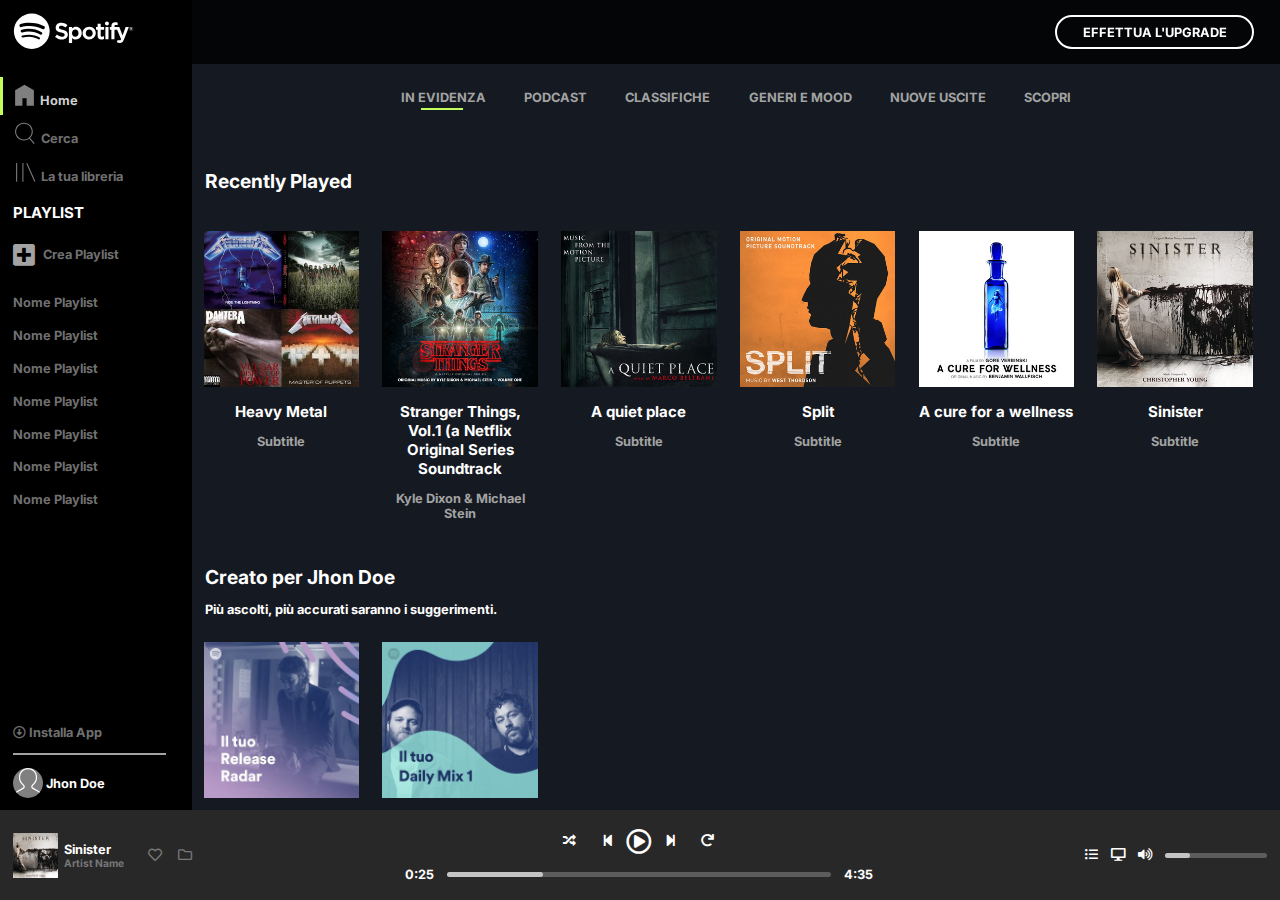
==== bonus/index.html @ ddbf9fa7 "adjust" ====
<!DOCTYPE html>
<html lang="en">
<head>
    <meta charset="UTF-8">
    <meta http-equiv="X-UA-Compatible" content="IE=edge">
    <meta name="viewport" content="width=device-width, initial-scale=1.0">
    <title>Spotify Web</title>
    <link rel="preconnect" href="https://fonts.googleapis.com">
    <link rel="preconnect" href="https://fonts.gstatic.com" crossorigin>
    <link href="https://fonts.googleapis.com/css2?family=Inter:wght@400;700&display=swap" rel="stylesheet">

    <link rel="stylesheet" href="css/style.css">
    <link rel="stylesheet" href="https://cdnjs.cloudflare.com/ajax/libs/font-awesome/5.15.4/css/all.min.css" integrity="sha512-1ycn6IcaQQ40/MKBW2W4Rhis/DbILU74C1vSrLJxCq57o941Ym01SwNsOMqvEBFlcgUa6xLiPY/NS5R+E6ztJQ==" crossorigin="anonymous" referrerpolicy="no-referrer" />
</head>
<body>

<!-- sezione banner -->

    <div class="banner">
        <div class="btn">effettua l'upgrade</div>

    </div>

<!-- sezione centrale / side -->

    <div class="central">
        <div class="side pt-1">
            <div class="container-logo">
                <img class="large logo  pl-1" src="img/logo.svg" alt="">
                <img class=" small" src="img/logo-small.svg" alt="">
            </div> 
            <div class="menu pl-1 home"><a href="#!"><img src="img/home.svg" alt=""><span class="hidden"> Home</a></span></div>
            <div class="menu pl-1 search"><a href="#!"><img src="img/search.svg" alt=""><span class="hidden"> Cerca</a></span></div>
            <div class="menu pl-1 library"> <a href="#!"><img src="img/libreria.svg" alt=""><span class="hidden"> La tua libreria</a></span></div>
            
            <h3 class="hidden pl-1 pt-1 pb-1">Playlist</h3>
            <div class="pl-1 pb-1 add-playlist">
                <span class="hidden"> <a href="#!"><i class="fas fa-plus-square"></i>Crea Playlist</a></span> 
            </div>
            <div class="playlist-sec">
                <div class="playlists pl-1">
                    <div class="playlist"> <a href="#!"> Nome Playlist</a></div>
                    <div class="playlist"> <a href="#!"> Nome Playlist</a></div>
                    <div class="playlist"> <a href="#!"> Nome Playlist</a></div>
                    <div class="playlist"> <a href="#!"> Nome Playlist</a></div>
                    <div class="playlist"> <a href="#!"> Nome Playlist</a></div>
                    <div class="playlist"> <a href="#!"> Nome Playlist</a></div>
                    <div class="playlist"> <a href="#!"> Nome Playlist</a></div>
                </div>
                <div class="user pt-1 pb-1">
                    <div class="pb-1 pr-1 pl-1"><i class="far fa-arrow-alt-circle-down"></i><span class="hidden"><a href="#!"> Installa App</a></span> </div>
                    <div class="profile pt-1">
                        <div class="profile-pic"><img src="img/profile.svg" alt="immagine profilo utente"></div> 
                        <span class="hidden">Jhon Doe</span> 
                    </div>
                </div>
            </div>
        </div>

<!-- sezione centrale / main -->

        <main class="section-main pt-5">
            <div class="nav-main">
                <ul class="nav">
                    <li class="p-relative"><a href="#!"> in evidenza</a></li>
                    <li><a href="#!"> podcast</a></li>
                    <li><a href="#!"> classifiche</a></li>
                    <li><a href="#!"> generi e mood</a></li>
                    <li><a href="#!"> nuove uscite</a></li>
                    <li><a href="#!"> scopri</a></li>
                </ul>

            </div>
            
            <div class="row">
                <h2 class="pl-1 pt-3 pb-1">Recently Played</h2>
                <div class="clearfix">
                    <div class="song">
                        <div class="p-relative">
                            <img class="img-opa" src="img/metal_lifting.jpg" alt="metal">
                            <i class="far fa-play-circle"></i>
                        </div>
                        <h3 class="title pt-1">Heavy Metal</h3>
                        <div class="artist pt-1">Subtitle</div>
                    </div>
                    <div class="song">
                        <div class="p-relative">
                            <img class="img-opa" src="img/stranger.jpeg" alt="stranger things">
                            <i class="far fa-play-circle"></i>
                        </div>
                        <h3 class="title pt-1">Stranger Things, Vol.1 (a Netflix Original Series Soundtrack</h3>
                        <div class="artist pt-1">Kyle Dixon  & Michael Stein</div>
                    </div>
                    <div class="song">
                        <div class="p-relative">
                            <img class="img-opa" src="img/aquietplace.jpeg" alt="a quiet place">
                            <i class="far fa-play-circle"></i>
                        </div>
                        <h3 class="title pt-1"> A quiet place</h3>
                        <div class="artist pt-1">Subtitle</div>
                    </div>
                    <div class="song">
                        <div class="p-relative">
                            <img class="img-opa" src="img/split.jpeg" alt="split">
                            <i class="far fa-play-circle"></i>
                        </div>
                        <h3 class="title pt-1">Split</h3>
                        <div class="artist pt-1">Subtitle</div>
                    </div>
                    <div class="song">
                        <div class="p-relative">
                            <img class="img-opa" src="img/cure.jpeg" alt="a cure for a wellness">
                            <i class="far fa-play-circle"></i>
                        </div>
                        <h3 class="title pt-1">A cure for a wellness</h3>
                        <div class="artist pt-1">Subtitle</div>
                    </div>
                    <div class="song">
                        <div class="p-relative">
                            <img class="img-opa" src="img/sinister.jpeg" alt="sinister">
                            <i class="far fa-play-circle"></i>
                        </div>
                        <h3 class="title pt-1">Sinister</h3>
                        <div class="artist pt-1">Subtitle</div>
                    </div>
                </div>
            </div>
            <div class="row">
                <h2 class="pl-1 pt-3 pb-1">Creato per Jhon Doe</h2>
                <p class="pl-1">Più ascolti, più accurati saranno i suggerimenti.</p>
                <div class="clearfix">
                    <div class="song">
                        <div class="p-relative">
                            <img class="img-opa" src="img/radar.jpeg" alt="release radar">
                            <i class="far fa-play-circle"></i>
                        </div>
                        <h3 class="title pt-1">Release Radar</h3>
                    </div>
                    <div class="song">
                        <div class="p-relative">
                            <img class="img-opa" src="img/mixdaily.jpeg" alt="daily mix 1">
                            <i class="far fa-play-circle"></i>
                        </div>
                        <h3 class="title pt-1">Daily Mix 1</h3>
                    </div>
                </div>
            </div>
            <div class="last row">
                <h2 class="pl-1 pt-3 pb-1">Artisti più popolari</h2>
                <p class="pl-1">Più ascolti, più accurati saranno i suggerimenti.</p>
                <div class="clearfix">
                    <div class="song">
                        <div class="p-relative">
                            <img class="img-opa" src="img/youg.jpeg" alt="metal">
                            <i class="far fa-play-circle"></i>
                        </div>
                        <h3 class="title pt-1">Non Saprei</h3>
                    </div>
                    <div class="song">
                        <div class="p-relative">
                            <img class="img-opa" src="img/einaudi.jpeg" alt="einaudi">
                            <i class="far fa-play-circle"></i>
                        </div>
                        <h3 class="title pt-1">Ludovico Einaudi</h3>
                    </div>
                </div>
            </div>
        </main>
        
    </div>

<!-- sezione footer / player -->

    <footer>
        <div class="footer-item">
                <div class="player-song">
                    <img src="img/sinister.jpeg" alt="">
                    <div>
                        <h4 class="title pl-05">Sinister</h4>
                        <div class="artist pl-05"><a href="#!">Artist Name</a></div>
                    </div>
                </div>
                <div class="icons">
                    <i class="far fa-heart"></i>
                    <i class="far pl-1 fa-folder"></i>
                </div>            
        </div>
        <div class="player">
            <div class="player-btn pb-1">
                <i class="fas pl-1 pr-1 fa-random"></i>
                <i class="fas pl-1 pr-1 fa-step-backward"></i>
                <i class="far play-button fa-play-circle"></i>
                <i class="fas pl-1 pr-1 fa-step-forward"></i>
                <i class="fas pl-1 pr-1 fa-redo"></i>
            </div>
            <div class="progress-sec">
                <div class=" pr-1">0:25</div>
                <div class="progress">
                    <div class="progress-done p-relative"><i class="fas fa-circle"></i></i></div>
                </div>
                <div class="pl-1">4:35</div>
            </div>
        </div>
        <div class="volume-sec">
            <i class="fas pr-1 fa-list-ul"></i>
            <i class="fas pr-1 fa-desktop"></i>
            <i class="fas pr-1 fa-volume-up"></i>
            <div class="progress-sec pr-1">
                <div class="progress">
                    <div class="progress-done p-relative"><i class="fas fa-circle"></i></i></div>

                </div>
            </div>
        </div>

    </footer>
</body>
</html>
---- bonus/css/style.css ----
*{
    margin: 0;
    padding: 0;
    box-sizing: border-box;
}

html{
    font-family: 'Inter', sans-serif;
    font-weight: bold;
    font-size: .8rem;
}

/* classi comuni */

.pt-05{
    padding-top: .5rem;
}

.pt-1{
    padding-top: 1rem;
}

.pt-3{
    padding-top: 3rem;
}

.pt-5{
    padding-top: 5rem;
}

.pr-05{
    padding-right: .5rem;
}

.pr-1{
    padding-right: 1rem;
}

.pr-3{
    padding-right: 3rem;
}

.pr-5{
    padding-right: 5rem;
}

.pb-05{
    padding-bottom: .5rem;
}

.pb-1{
    padding-bottom: 1rem;
}

.pb-3{
    padding-bottom: 3rem;
}

.pb-5{
    padding-bottom: 5rem;
}

.pl-05{
    padding-left: .5rem;
}

.pl-1{
    padding-left: 1rem;
}

.pl-3{
    padding-left: 3rem;
}

.pl-5{
    padding-left: 5rem;
}

.clearfix::after{
    content: "";
    display: table;
    clear: both;
}

.p-relative{
    position: relative;
}


/* sezione banner */

.banner{
    display: flex;
    justify-content: flex-end;
    align-items: center;
    position: fixed;
    top: 0;
    right: 0;
    width:calc(100% - 192px);
    height: 5rem;
    background-color: rgba(0, 0, 0, 0.8);
    z-index: 10;
}

.banner .btn{
    padding: 0.6em 2em;
    color: white;
    border: 2px solid white;
    border-radius: 2em;
    margin-right: 2rem;
    text-transform: uppercase;
}

.banner .btn:hover{
    cursor: pointer;
    transform: scale(1.1, 1.1);
}

/* sezione centrale / side */
.central{
    display: flex;
}


.side{
    display: flex;
    flex-direction: column;
    width: 192px;
    height: calc(100vh - 7rem);
    background-color: black;
    color: #707070;
    overflow:hidden;
    flex-shrink: 0;

}

.side a{
    text-decoration: none;
    color: #707070;
}

.side a:hover{
    color: white;
}
.container-logo{
    height: 5rem;
    width: 192px;
    flex-shrink: 0;
}

.logo{
    width: 70%;

}

.small{
    width: 40px;
    display: none;
}

.menu{
    padding-top: 0.5rem;
    padding-bottom: 0.5rem;
}

.menu img{
    opacity: 0.5;
}

.menu:hover img{
    opacity: 1;
}

.home {
    border-left: 3px solid #C1FE5C;
    width: 100%;
    padding-left: 9px;
}

.home a{
    color: rgb(209, 209, 209);
    
}

.home img,
.search img,
.library img{
    width: 25px;
    vertical-align: -3px;
}

.side h3{
    text-transform: uppercase;
    color: white;
}

.side .add-playlist .fas{
    font-size: 1.5rem;
    padding: 0.5em;
    margin-left: -.5rem;
    transform: scale(1.3, 1.3);
    vertical-align: -2px;
}

.playlist-sec{
    display: flex;
    flex-direction: column;
    justify-content:space-between;
    height: 100%;
    min-height: 230px;
}

.add-playlist .fas{
    color: #A3A3A3;
}

.add-playlist span:hover .fas{
    color: white;
}

.playlists{  
    height: 100%;
    overflow-y: auto;
    background-color: black;
}

.playlist{
    padding: 0.7em 0;
}

.user{
    width: 100%;
    background-color: black;
    flex-shrink: 0;
}

.profile{
    color: white;
    border-top: 2px solid #A3A3A3;
    display: inline-block;
    width: 80%;
    margin-left: 1rem ;
}

.profile-pic{
    width: 30px;
    height: 30px;
    background-color: #808080;
    display: inline-block;
    border-radius: 50%;
    overflow: hidden;
    vertical-align: -10px;
}

@media screen and (max-width:560px) {
    .banner{
    width:calc(100% - 50px);

    }
    
    .side{
    width: 50px
    }

    .container-logo{
        display: flex;
        width: 50px;
        justify-content: center;

    }

    .logo{
        display: none;
    }

    .small{
        display: inline-block;
        margin-top: -1rem
    }


    .hidden{
        display: none;
    }

    .playlist-sec{
        justify-content: flex-end;
    }
    
    .playlists{
        display: none;
    }

    .user{
        display: flex;
        flex-direction: column;
        align-items: center;
    }

    .user div:first-of-type{
        padding-left: 0;
        padding-right: 0;
    }
    .profile{
        border: none;
    }

}




/* sezione centrale / main */


.section-main{
    height: calc(100vh - 7rem);
    background-color: #151921;
    width: 100%;
    overflow-y: auto;
    color: white;
}

.nav{
    display: flex;
    justify-content: center;
    list-style: none;
    flex-wrap: wrap;
}

.nav a{
    text-decoration: none;
    color: #A3A3A3;
}

.nav a:hover{
    color: white;
}

.nav li{
    margin: 2rem 1.5rem;
    text-transform: uppercase;
}

.nav li:first-of-type::after{
    content: "";
    width: 50%;
    height: 2px;
    background-color: #C1FE5C;
    display: block;
    position: absolute;
    bottom: -5px;
    left: 20px;
}

.song{
    text-align: center;
    width: calc((100% - 12rem) / 6);
    height: 270px;
    margin: 2rem  0.9rem;
    float: left;
}

.song img:hover,
.song .title:hover,
.song .artist{
    cursor: pointer;
}



.song .far{
    position: absolute;
    top:50%;
    left: 50%;
    transform: translate(-50%, -50%);
    display: none;
    font-size: 4rem;
}

.song:hover .img-opa{
    opacity: 0.7;
}

.song:hover .far{
    display: inline-block;
    opacity: none;
}


@media screen and (max-width:900px) {
    .song{
    width: calc((100% - 8rem) / 4);

    }
}

@media screen and (max-width:650px) {
    .song{
    width: calc((100% - 4rem) / 2);

    }
}


.song img{
    width: 100%;
}


.artist{
    color: #A3A3A3;

}

.last .song img{
    border-radius: 50%;
}



/* sezione footer */

footer{
    display: flex;
    align-items: center;
    justify-content: space-between;
    position: fixed;
    bottom:0;
    z-index: 11;
    height: 7rem;
    width: 100%;
    background-color: #282828;
    color: white;
}

.footer-item{
    display: flex;
    align-items: center;
    flex-basis: 192px;
    justify-content: space-between;
}

footer img{
    width: 45px;
}

.icons .far{
    color:#777777;
    font-size: 1.1rem;
}

.icons .far:hover{
    color: white;
}

.player-song{
    display: flex;
    align-items: center;
    margin-left:1rem;
}

footer .artist{
   font-size: 0.8rem;
}

footer .artist a{
    text-decoration: none;
    color:#777777;
}

footer .artist a:hover{
    color: white;
    text-decoration: underline;
}

.player{
    display: flex;
    flex-direction: column;
    align-items: center;
}

.player-btn{
    display: flex;
    align-self: center;
    align-items: center;
}

.play-button{
    font-size: 2rem;
    
}

.play-button:hover{
    transform: scale(1.2, 1.2);
}

.progress-sec{
    display: flex;
    justify-content: space-between;
    align-items:center;
}

.player .progress{
    background-color: #5C5C5C;
    max-width: 500px;
    width: 30vw;
    height: 5px;
    border-radius: 1rem;
}

.progress-done{
    background-color: #c4c4c4;
    border-radius: 1rem;
    width: 25%;
    height: 5px;
}

.progress:hover .progress-done{
    background-color: #C1FE5C;
}

.volume-sec{
    display: flex;
}

.volume-sec .progress{
    background-color: #5C5C5C;
    width: 8vw;
    height: 5px;
    border-radius: 1rem;  
}

.progress-done .fas{
    position: absolute;
    right: -0.3rem;
    top:-.3rem;
    font-size: 1.1rem;
    display: none;
}

.progress:hover .progress-done .fas{
    display: inline-block;
}

@media screen and (max-width: 640px){
    .icons{
        display: flex;
        flex-direction: column;
    }
    
    .icons .far{
        margin: 0;
        padding: 0;
    }

    .icons .far:first-of-type{
        padding-bottom: .5rem;
    }
}
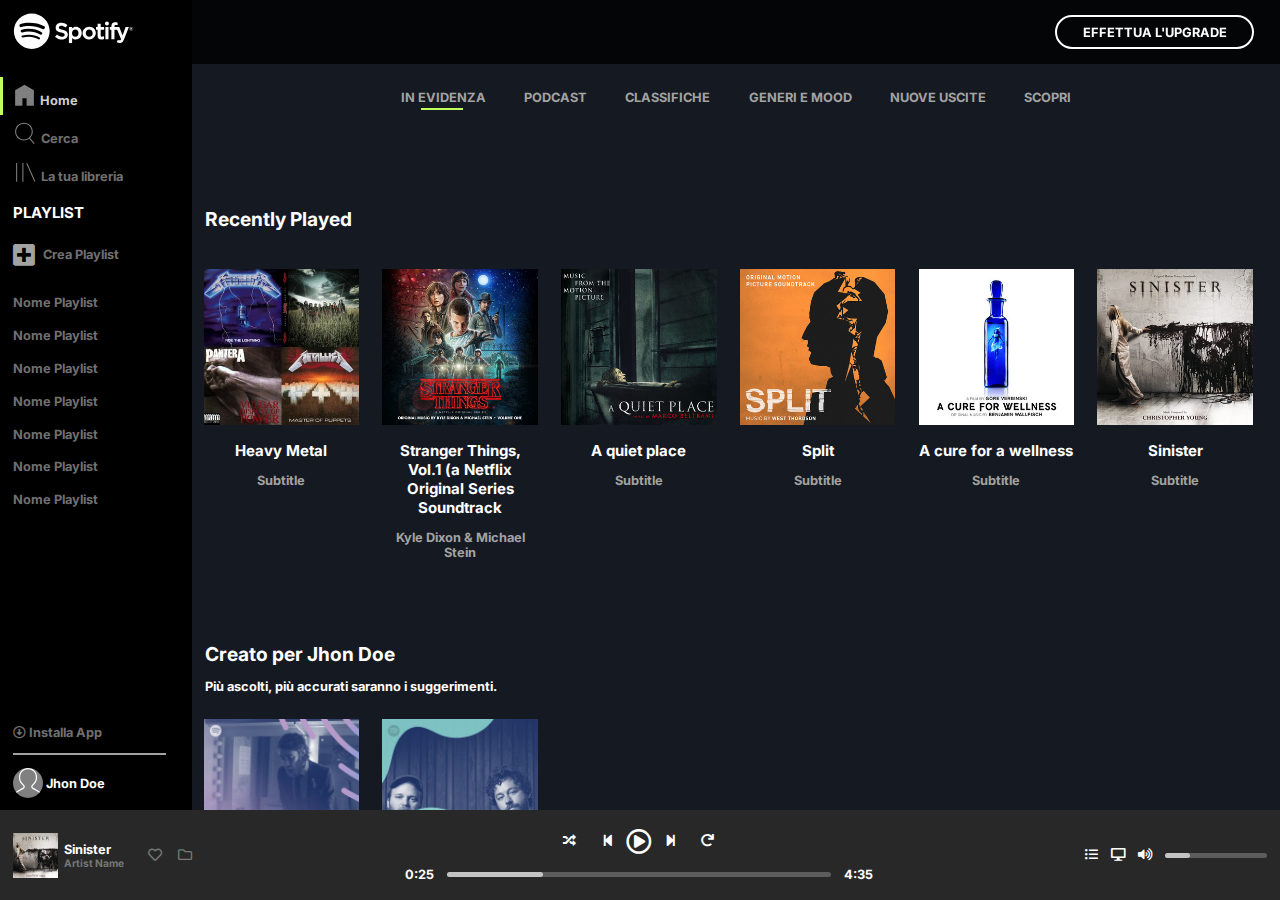
==== commit 6bca242e: "adjust" ====
--- a/bonus/index.html
+++ b/bonus/index.html
@@ -72,7 +72,7 @@
 
             </div>
             
-            <div class="row">
+            <div class="row pt-3">
                 <h2 class="pl-1 pt-3 pb-1">Recently Played</h2>
                 <div class="clearfix">
                     <div class="song">
@@ -125,7 +125,7 @@
                     </div>
                 </div>
             </div>
-            <div class="row">
+            <div class="row pt-3">
                 <h2 class="pl-1 pt-3 pb-1">Creato per Jhon Doe</h2>
                 <p class="pl-1">Più ascolti, più accurati saranno i suggerimenti.</p>
                 <div class="clearfix">
@@ -145,7 +145,7 @@
                     </div>
                 </div>
             </div>
-            <div class="last row">
+            <div class="last row pt-3">
                 <h2 class="pl-1 pt-3 pb-1">Artisti più popolari</h2>
                 <p class="pl-1">Più ascolti, più accurati saranno i suggerimenti.</p>
                 <div class="clearfix">
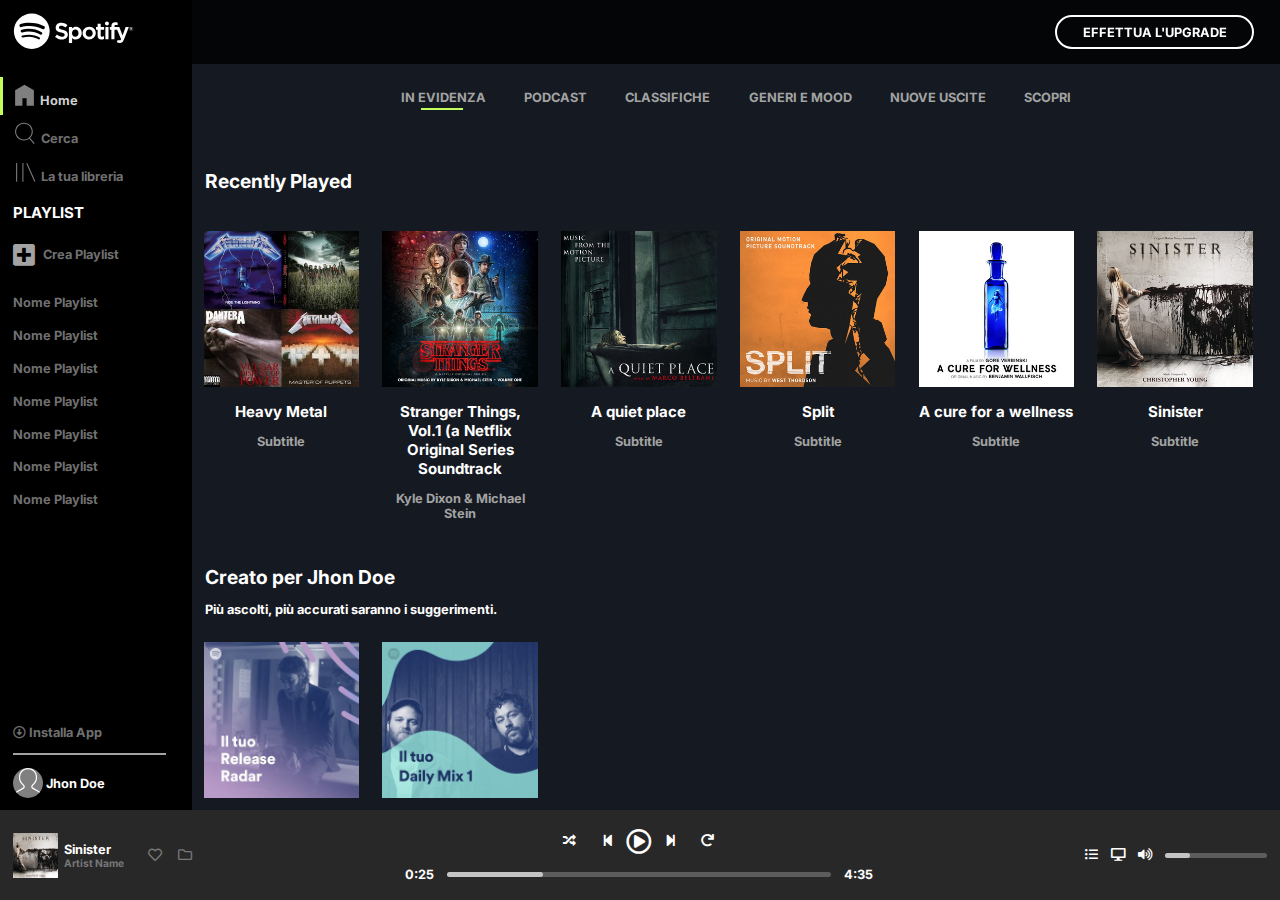
==== commit 812baa1e: "add bonus animation progress bar" ====
--- a/bonus/index.html
+++ b/bonus/index.html
@@ -72,7 +72,7 @@
 
             </div>
             
-            <div class="row pt-3">
+            <div class="row">
                 <h2 class="pl-1 pt-3 pb-1">Recently Played</h2>
                 <div class="clearfix">
                     <div class="song">
@@ -125,7 +125,7 @@
                     </div>
                 </div>
             </div>
-            <div class="row pt-3">
+            <div class="row">
                 <h2 class="pl-1 pt-3 pb-1">Creato per Jhon Doe</h2>
                 <p class="pl-1">Più ascolti, più accurati saranno i suggerimenti.</p>
                 <div class="clearfix">
@@ -145,7 +145,7 @@
                     </div>
                 </div>
             </div>
-            <div class="last row pt-3">
+            <div class="last row">
                 <h2 class="pl-1 pt-3 pb-1">Artisti più popolari</h2>
                 <p class="pl-1">Più ascolti, più accurati saranno i suggerimenti.</p>
                 <div class="clearfix">
--- a/bonus/css/style.css
+++ b/bonus/css/style.css
@@ -96,10 +96,10 @@
     position: fixed;
     top: 0;
     right: 0;
+    z-index: 10;
     width:calc(100% - 192px);
     height: 5rem;
     background-color: rgba(0, 0, 0, 0.8);
-    z-index: 10;
 }
 
 .banner .btn{
@@ -139,9 +139,10 @@
     color: #707070;
 }
 
-.side a:hover{
-    color: white;
-}
+.side .menu:hover a{
+    color: white;
+}
+
 .container-logo{
     height: 5rem;
     width: 192px;
@@ -518,6 +519,15 @@
 
 .progress:hover .progress-done{
     background-color: #C1FE5C;
+    animation: progress-bar;
+    animation-duration: 5s;
+    animation-timing-function: linear;
+}
+
+@keyframes progress-bar{
+    50%{
+        width: 100%;
+    }
 }
 
 .volume-sec{
@@ -544,6 +554,9 @@
 }
 
 @media screen and (max-width: 640px){
+    
+    
+    
     .icons{
         display: flex;
         flex-direction: column;
@@ -557,4 +570,17 @@
     .icons .far:first-of-type{
         padding-bottom: .5rem;
     }
+}
+
+@media screen and (max-width: 510px){
+    footer .title,
+    footer .artist{
+        display: none;
+    }
+
+    .fas:first-of-type,
+    .player-btn .fas:last-of-type{
+        display: none;
+
+    }
 }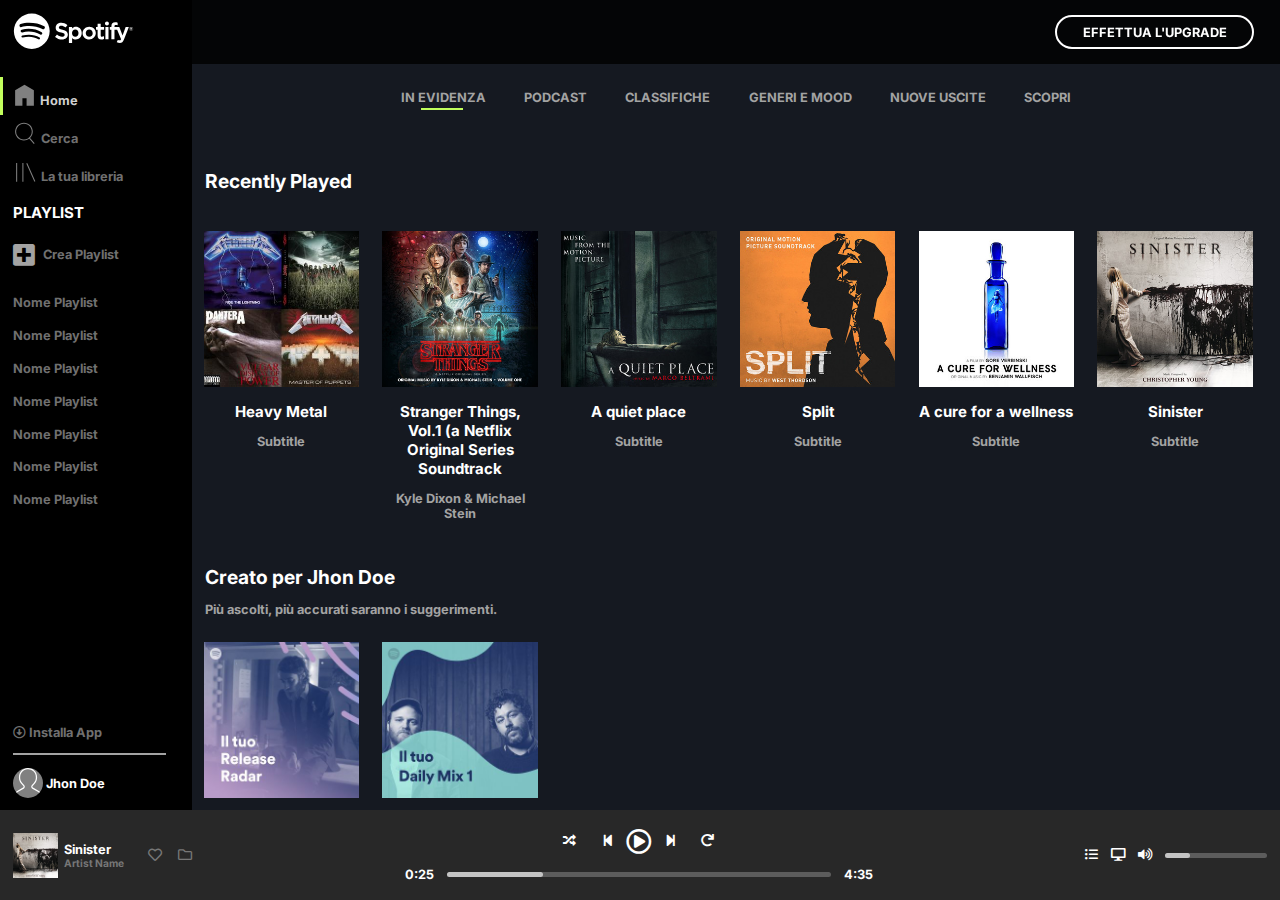
==== commit cdb031d3: "add last bonus" ====
--- a/bonus/index.html
+++ b/bonus/index.html
@@ -127,7 +127,7 @@
             </div>
             <div class="row">
                 <h2 class="pl-1 pt-3 pb-1">Creato per Jhon Doe</h2>
-                <p class="pl-1">Più ascolti, più accurati saranno i suggerimenti.</p>
+                <p class="pl-1 ">Più ascolti, più accurati saranno i suggerimenti.</p>
                 <div class="clearfix">
                     <div class="song">
                         <div class="p-relative">
--- a/bonus/css/style.css
+++ b/bonus/css/style.css
@@ -215,7 +215,8 @@
     color: #A3A3A3;
 }
 
-.add-playlist span:hover .fas{
+.add-playlist span:hover .fas,
+.add-playlist span:hover a{
     color: white;
 }
 
@@ -227,6 +228,10 @@
 
 .playlist{
     padding: 0.7em 0;
+}
+
+.playlist:hover a{
+    color: white;
 }
 
 .user{
@@ -278,7 +283,6 @@
         display: inline-block;
         margin-top: -1rem
     }
-
 
     .hidden{
         display: none;
@@ -354,6 +358,10 @@
     left: 20px;
 }
 
+.row p{
+    color: #a3a3a3;
+}
+
 .song{
     text-align: center;
     width: calc((100% - 12rem) / 6);
@@ -401,6 +409,31 @@
     width: calc((100% - 4rem) / 2);
 
     }
+}
+
+@media screen and (max-width:560px) {
+    .song{
+        float: none;
+        height: auto;
+        width: 100%;
+        text-align: left;
+    }
+    .song img{
+        display: none;
+    }
+    .song:hover .far{
+        display: none;
+    }
+    .row{
+        display: flex;
+        flex-direction: column; 
+    }
+    .row h2{
+        border-bottom: 2px solid #a3a3a3;
+        padding: 0;
+        margin: 1rem;
+    }
+    
 }
 
 
@@ -524,6 +557,12 @@
     animation-timing-function: linear;
 }
 
+.player-btn .far:active .progress-done{
+    animation: progress-bar;
+    animation-duration: 5s;
+    animation-timing-function: linear;
+}
+
 @keyframes progress-bar{
     50%{
         width: 100%;
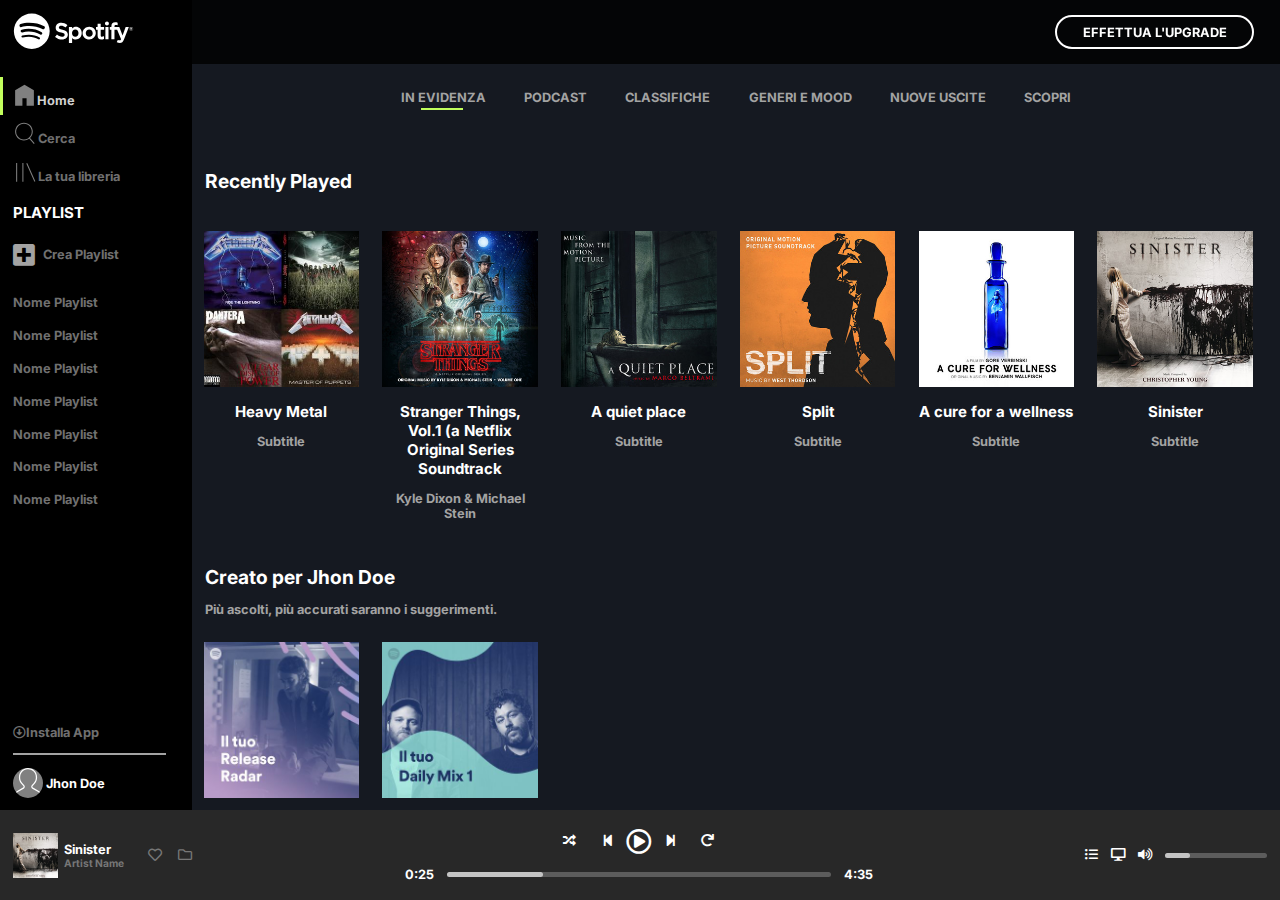
==== commit 2f4c0f6b: "adjust" ====
--- a/bonus/index.html
+++ b/bonus/index.html
@@ -29,13 +29,13 @@
                 <img class="large logo  pl-1" src="img/logo.svg" alt="">
                 <img class=" small" src="img/logo-small.svg" alt="">
             </div> 
-            <div class="menu pl-1 home"><a href="#!"><img src="img/home.svg" alt=""><span class="hidden"> Home</a></span></div>
-            <div class="menu pl-1 search"><a href="#!"><img src="img/search.svg" alt=""><span class="hidden"> Cerca</a></span></div>
-            <div class="menu pl-1 library"> <a href="#!"><img src="img/libreria.svg" alt=""><span class="hidden"> La tua libreria</a></span></div>
+            <div class="menu pl-1 home"><a href="#!"><img src="img/home.svg" alt=""><div class=" il-block hidden"> Home</a></div></div>
+            <div class="menu pl-1 search"><a href="#!"><img src="img/search.svg" alt=""><div class=" il-block hidden"> Cerca</a></div></div>
+            <div class="menu pl-1 library"> <a href="#!"><img src="img/libreria.svg" alt=""><div class=" il-block hidden"> La tua libreria</a></div></div>
             
             <h3 class="hidden pl-1 pt-1 pb-1">Playlist</h3>
             <div class="pl-1 pb-1 add-playlist">
-                <span class="hidden"> <a href="#!"><i class="fas fa-plus-square"></i>Crea Playlist</a></span> 
+                <div class=" il-block hidden"> <a href="#!"><i class="fas fa-plus-square"></i>Crea Playlist</a></div> 
             </div>
             <div class="playlist-sec">
                 <div class="playlists pl-1">
@@ -48,10 +48,10 @@
                     <div class="playlist"> <a href="#!"> Nome Playlist</a></div>
                 </div>
                 <div class="user pt-1 pb-1">
-                    <div class="pb-1 pr-1 pl-1"><i class="far fa-arrow-alt-circle-down"></i><span class="hidden"><a href="#!"> Installa App</a></span> </div>
+                    <div class="pb-1 pr-1 pl-1"><i class="far fa-arrow-alt-circle-down"></i><div class=" il-block hidden"><a href="#!"> Installa App</a></div> </div>
                     <div class="profile pt-1">
                         <div class="profile-pic"><img src="img/profile.svg" alt="immagine profilo utente"></div> 
-                        <span class="hidden">Jhon Doe</span> 
+                        <div class=" il-block hidden">Jhon Doe</div> 
                     </div>
                 </div>
             </div>
--- a/bonus/css/style.css
+++ b/bonus/css/style.css
@@ -8,6 +8,10 @@
     font-family: 'Inter', sans-serif;
     font-weight: bold;
     font-size: .8rem;
+}
+
+.il-block{
+    display: inline-block;
 }
 
 /* classi comuni */
@@ -215,8 +219,8 @@
     color: #A3A3A3;
 }
 
-.add-playlist span:hover .fas,
-.add-playlist span:hover a{
+.add-playlist:hover .fas,
+.add-playlist:hover a{
     color: white;
 }
 
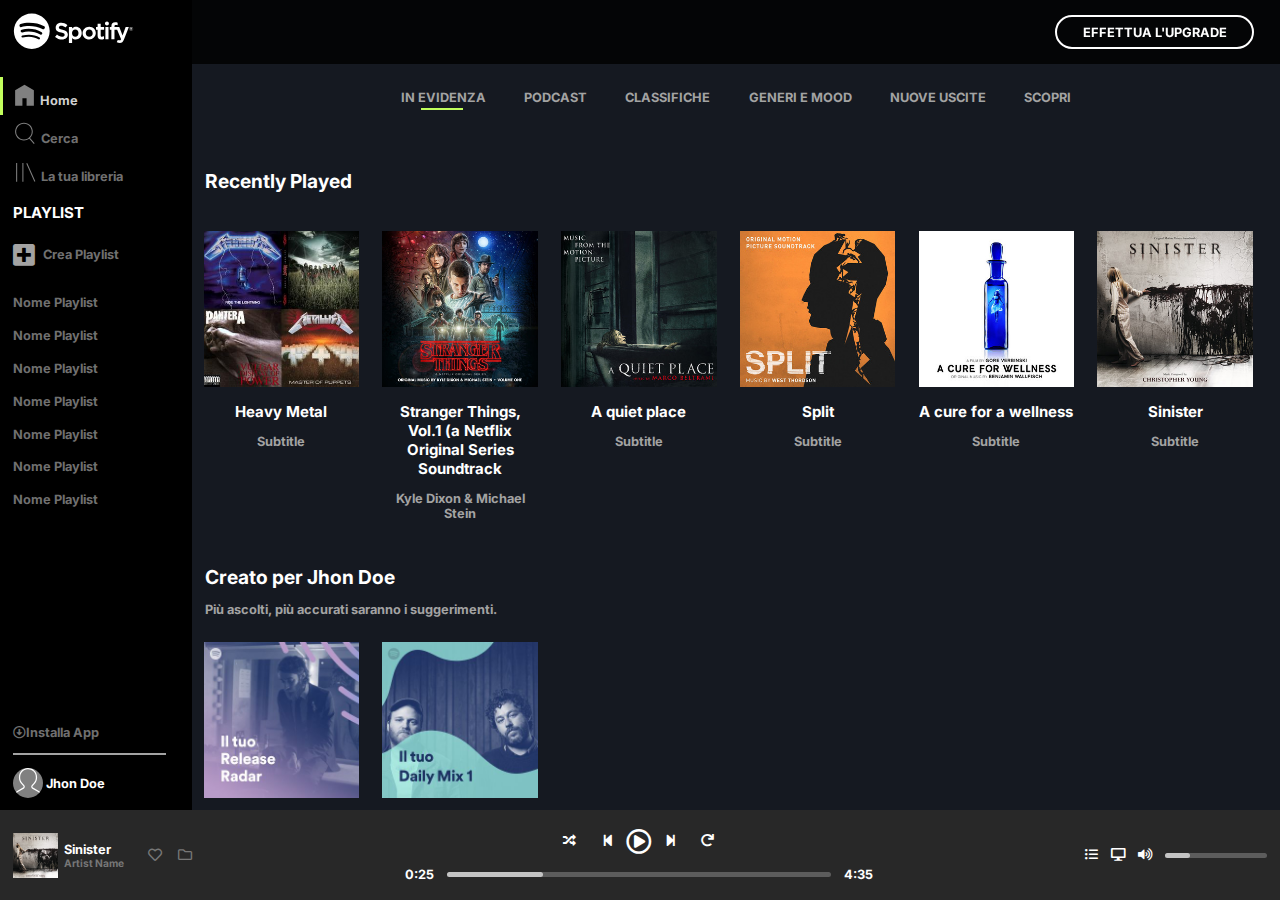
==== commit 67e061cb: "adjust" ====
--- a/bonus/index.html
+++ b/bonus/index.html
@@ -29,9 +29,21 @@
                 <img class="large logo  pl-1" src="img/logo.svg" alt="">
                 <img class=" small" src="img/logo-small.svg" alt="">
             </div> 
-            <div class="menu pl-1 home"><a href="#!"><img src="img/home.svg" alt=""><div class=" il-block hidden"> Home</a></div></div>
-            <div class="menu pl-1 search"><a href="#!"><img src="img/search.svg" alt=""><div class=" il-block hidden"> Cerca</a></div></div>
-            <div class="menu pl-1 library"> <a href="#!"><img src="img/libreria.svg" alt=""><div class=" il-block hidden"> La tua libreria</a></div></div>
+            <div class="menu pl-1 home">
+                <a href="#!"><img src="img/home.svg" alt="">
+                    <div class=" il-block hidden"> Home</div>
+                </a>
+            </div>
+            <div class="menu pl-1 search">
+                <a href="#!"><img src="img/search.svg" alt="">
+                    <div class=" il-block hidden"> Cerca</div>
+                </a>
+            </div>
+            <div class="menu pl-1 library"> 
+                <a href="#!"><img src="img/libreria.svg" alt="">
+                    <div class=" il-block hidden"> La tua libreria</div>
+                </a>
+            </div>
             
             <h3 class="hidden pl-1 pt-1 pb-1">Playlist</h3>
             <div class="pl-1 pb-1 add-playlist">
@@ -196,7 +208,7 @@
             <div class="progress-sec">
                 <div class=" pr-1">0:25</div>
                 <div class="progress">
-                    <div class="progress-done p-relative"><i class="fas fa-circle"></i></i></div>
+                    <div class="progress-done p-relative"><i class="fas fa-circle"></i></div>
                 </div>
                 <div class="pl-1">4:35</div>
             </div>
@@ -207,7 +219,7 @@
             <i class="fas pr-1 fa-volume-up"></i>
             <div class="progress-sec pr-1">
                 <div class="progress">
-                    <div class="progress-done p-relative"><i class="fas fa-circle"></i></i></div>
+                    <div class="progress-done p-relative"><i class="fas fa-circle"></i></div>
 
                 </div>
             </div>
